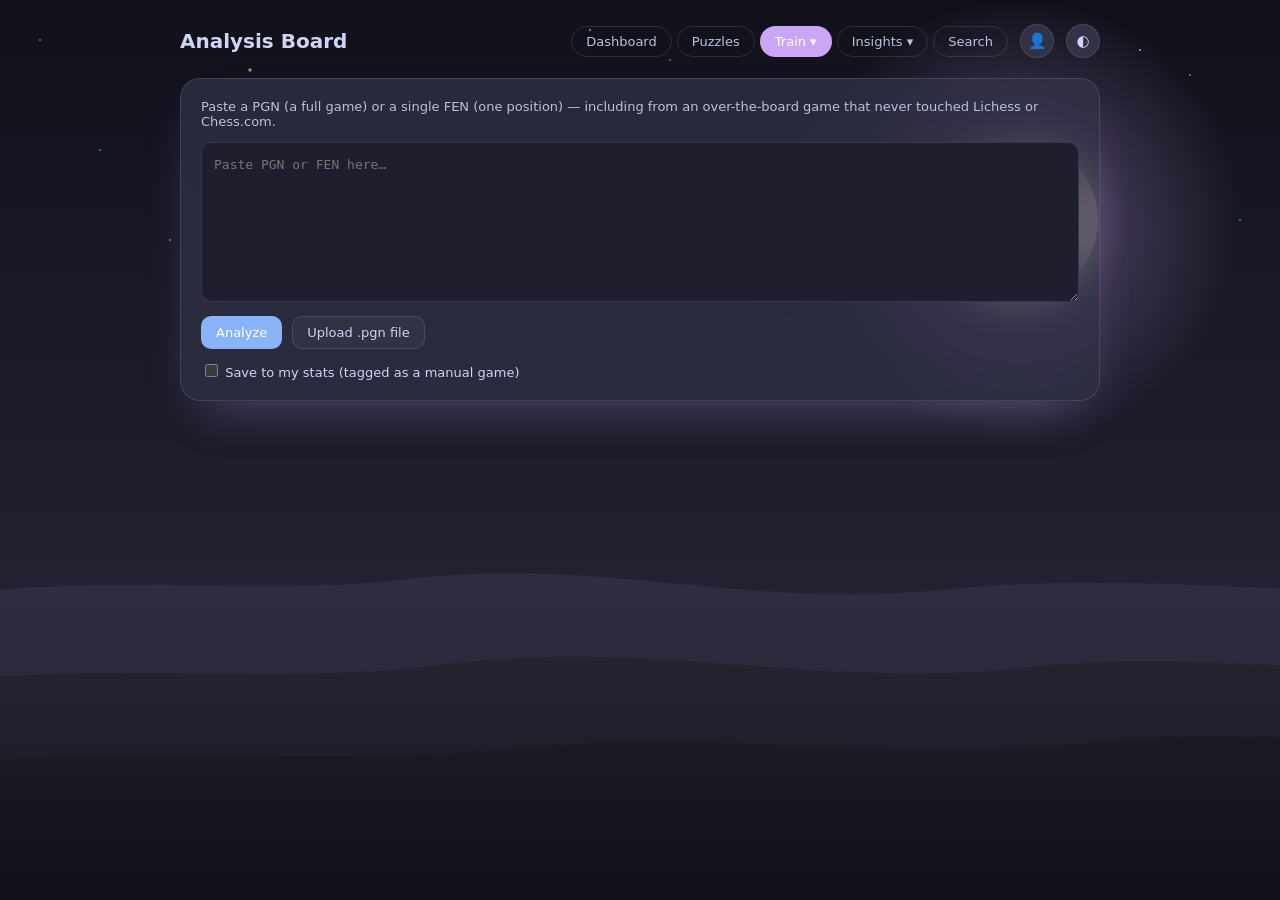
==== app/static/analyze.html @ a5e68fcd "Fix sub-pixel clipping on the bottom board row across all pages border-radius + overflow:hidden appl" ====
<!doctype html>
<html lang="en">
<head>
<meta charset="utf-8">
<meta name="viewport" content="width=device-width, initial-scale=1">
<title>Chesswise — Analysis Board</title>
<link rel="icon" href="data:image/svg+xml,<svg xmlns=%22http://www.w3.org/2000/svg%22 viewBox=%220 0 100 100%22><text y=%22.9em%22 font-size=%2290%22>♟️</text></svg>">
<style>
  /* Dark (Catppuccin Mocha) is the default regardless of OS
     preference — Mokka's look is a deliberate, chosen theme, not
     something that should silently flip to light just because the
     system prefers it. "System" in the theme-toggle cycle below
     therefore renders identically to "dark"; :root[data-theme="light"]
     is the only way to opt into the light (Latte) palette. */
  :root {
    color-scheme: dark;
    --surface-1: #313244;
    --surface-1-glass: rgba(49,50,68,0.72);
    --page-plane: #1e1e2e;
    --text-primary: #cdd6f4;
    --text-secondary: #bac2de;
    --text-muted: #9399b2;
    --gridline: #45475a;
    --baseline: #585b70;
    --border: rgba(205,214,244,0.14);
    --series-1: #89b4fa; /* blue — bar chart, lichess badge */
    --series-2: #fab387; /* peach — chesscom badge */
    --status-critical: #f38ba8; /* blunder */
    --status-critical-text: #2a0011;
    --status-serious: #eba0ac; /* mistake */
    --status-warning: #f9e2af; /* inaccuracy */
    --status-good: #a6e3a1;
    --accent: #cba6f7; /* mauve — primary accent */
    --accent-soft: rgba(203,166,247,0.18);
    --accent-glow: rgba(203,166,247,0.38);
    --board-light: #7f849c;
    --board-dark: #313244;
    --board-selected: rgba(203,166,247,0.45);
    --board-dot: rgba(205,214,244,0.5);
    --tier-brilliant: #89dceb;
    --tier-great: #74c7ec;
    --tier-excellent: #94e2d5;
    --tier-book: #7f849c;
    --tier-miss: #fab387;
    --bg-art: url("[data-uri]");
  }
  :root[data-theme="light"] {
    color-scheme: light;
    --surface-1: #ffffff;
    --surface-1-glass: rgba(255,255,255,0.72);
    --page-plane: #eff1f5;
    --text-primary: #4c4f69;
    --text-secondary: #6c6f85;
    --text-muted: #8c8fa1;
    --gridline: #ccd0da;
    --baseline: #bcc0cc;
    --border: rgba(76,79,105,0.14);
    --series-1: #1e66f5;
    --series-2: #fe640b;
    --status-critical: #d20f39;
    --status-critical-text: #ffffff;
    --status-serious: #e64553;
    --status-warning: #df8e1d;
    --status-good: #40a02b;
    --accent: #8839ef;
    --accent-soft: rgba(136,57,239,0.14);
    --accent-glow: rgba(136,57,239,0.30);
    --board-light: #eff1f5;
    --board-dark: #acb0be;
    --board-selected: rgba(136,57,239,0.32);
    --board-dot: rgba(76,79,105,0.4);
    --tier-brilliant: #04a5e5;
    --tier-great: #209fb5;
    --tier-excellent: #179299;
    --tier-book: #8c8fa1;
    --tier-miss: #fe640b;
    --bg-art: url("[data-uri]");
  }

  * { box-sizing: border-box; }
  html, body { overflow-x: hidden; }
  .hidden { display: none !important; }
  body {
    margin: 0;
    min-height: 100vh;
    background-image: var(--bg-art);
    background-size: cover;
    background-position: bottom center;
    background-repeat: no-repeat;
    background-attachment: fixed;
    background-color: var(--page-plane);
    color: var(--text-primary);
    font-family: system-ui, -apple-system, "Segoe UI", sans-serif;
    padding: 24px 16px 64px;
  }
  .page { max-width: 920px; margin: 0 auto; display: flex; flex-direction: column; gap: 20px; min-width: 0; }
  header.top { display: flex; align-items: center; justify-content: space-between; flex-wrap: wrap; gap: 12px; }
  h1 { font-size: 20px; margin: 0; }
  nav.top-nav a {
    color: var(--text-secondary);
    text-decoration: none;
    font-size: 13px;
    padding: 7px 14px;
    border: 1px solid var(--border);
    border-radius: 999px;
    transition: background .15s, color .15s, border-color .15s;
  }
  nav.top-nav a:hover { background: var(--accent-soft); color: var(--text-primary); border-color: transparent; }
  nav.top-nav a.active { background: var(--accent); color: #fff; border-color: transparent; }
  .nav-dropdown { position: relative; display: inline-block; }
  .nav-dropdown-toggle {
    font: inherit; font-size: 13px; padding: 7px 14px; border: 1px solid var(--border);
    border-radius: 999px; background: none; color: var(--text-secondary); cursor: pointer;
    transition: background .15s, color .15s, border-color .15s;
  }
  .nav-dropdown-toggle:hover { background: var(--accent-soft); color: var(--text-primary); border-color: transparent; }
  .nav-dropdown-toggle.active-section { background: var(--accent); color: #fff; border-color: transparent; }
  .nav-dropdown-menu {
    display: none; position: absolute; top: calc(100% + 6px); left: 0; z-index: 30;
    background: var(--surface-1); border: 1px solid var(--border); border-radius: 12px;
    padding: 6px; min-width: 150px; box-shadow: 0 12px 32px rgba(17,17,26,0.25);
  }
  .nav-dropdown.open .nav-dropdown-menu { display: block; }
  .nav-dropdown-menu a {
    display: block; padding: 8px 12px; border-radius: 8px; font-size: 13px;
    color: var(--text-secondary); text-decoration: none; white-space: nowrap;
  }
  .nav-dropdown-menu a:hover { background: var(--accent-soft); color: var(--text-primary); }
  .nav-dropdown-menu a.active { background: var(--accent); color: #fff; }
  .icon-btn {
    font: inherit; font-size: 15px; width: 34px; height: 34px; border-radius: 999px;
    border: 1px solid var(--border); background: var(--surface-1); color: var(--text-primary); cursor: pointer;
  }
  .icon-btn:hover:not(:disabled) { background: var(--accent-soft); border-color: transparent; }
  .card {
    background: var(--surface-1-glass);
    -webkit-backdrop-filter: blur(20px) saturate(150%);
    backdrop-filter: blur(20px) saturate(150%);
    border: 1px solid var(--border);
    border-radius: 20px;
    padding: 20px;
    min-width: 0;
    box-shadow: 0 1px 2px rgba(17, 17, 26, 0.06), 0 24px 48px -24px var(--accent-glow);
  }

  textarea#pgn-input {
    width: 100%; min-height: 160px; font: 13px/1.5 ui-monospace, monospace; padding: 12px;
    border-radius: 10px; border: 1px solid var(--border); background: var(--page-plane); color: var(--text-primary); resize: vertical;
  }
  .input-row { display: flex; gap: 10px; align-items: center; flex-wrap: wrap; margin-top: 10px; }
  .input-row button, .input-row label.file-btn {
    font: inherit; font-size: 13px; padding: 8px 14px; border-radius: 10px; border: 1px solid var(--border);
    background: var(--surface-1); color: var(--text-primary); cursor: pointer;
  }
  #analyze-btn { background: var(--series-1); color: #fff; border-color: transparent; }
  .save-options { display: flex; gap: 14px; align-items: center; flex-wrap: wrap; margin-top: 12px; font-size: 13px; }
  .save-options select, .save-options input[type="text"] {
    font: inherit; font-size: 13px; padding: 6px 9px; border-radius: 6px; border: 1px solid var(--border);
    background: var(--page-plane); color: var(--text-primary);
  }
  .error-msg { color: var(--status-critical); font-size: 13px; margin-top: 10px; }

  .accuracy-row { display: flex; gap: 28px; margin: 4px 0 16px; }
  .accuracy-stat { display: flex; flex-direction: column; }
  .accuracy-value { font-size: 26px; font-weight: 700; }
  .accuracy-label { font-size: 12px; color: var(--text-secondary); }

  #chart-wrap { position: relative; }
  #eval-chart { width: 100%; height: 200px; display: block; }
  .chart-caption { font-size: 12px; color: var(--text-muted); margin-top: 6px; }

  .table-scroll { overflow-x: auto; width: 100%; max-width: 100%; }
  table.moves-table { width: 100%; min-width: 420px; border-collapse: collapse; font-size: 13px; }
  table.moves-table th {
    text-align: left; font-size: 11px; text-transform: uppercase; color: var(--text-muted);
    font-weight: 600; padding: 0 10px 8px; border-bottom: 1px solid var(--gridline);
  }
  table.moves-table td { padding: 6px 10px; border-bottom: 1px solid var(--gridline); font-variant-numeric: tabular-nums; }
  table.moves-table tr.move-row { cursor: pointer; }
  table.moves-table tr.move-row:hover, table.moves-table tr.move-row.highlighted { background: var(--page-plane); }
  .tier-pill { display: inline-block; font-size: 10px; font-weight: 600; padding: 2px 7px; border-radius: 100px; }
  .tier-pill.best { background: var(--status-good); color: #fff; }
  .tier-pill.excellent { background: var(--tier-excellent); color: #fff; }
  .tier-pill.good { background: var(--series-1); color: #fff; }
  .tier-pill.inaccuracy { background: var(--status-warning); color: #3a2a00; }
  .tier-pill.mistake { background: #ec835a; color: #3a1400; }
  .tier-pill.blunder { background: var(--status-critical); color: var(--status-critical-text); }

  /* Board + vertical eval bar + move list, Chess.com-analysis-style ------ */
  .review-layout { display: grid; grid-template-columns: minmax(0, 460px) 1fr; gap: 20px; align-items: start; }
  @media (max-width: 760px) { .review-layout { grid-template-columns: 1fr; } }
  .board-with-evalbar { display: flex; gap: 10px; align-items: stretch; }
  .eval-bar-wrap { display: flex; flex-direction: column; align-items: center; gap: 6px; width: 26px; flex-shrink: 0; }
  .eval-bar {
    width: 22px; flex: 1; border-radius: 6px; overflow: hidden; border: 1px solid var(--border);
    background: #2b2b33; display: flex; flex-direction: column; justify-content: flex-end;
  }
  .eval-bar-fill { background: #f2f2f2; width: 100%; transition: height .25s ease; }
  .eval-bar-value { font-size: 11px; font-weight: 700; color: var(--text-primary); font-variant-numeric: tabular-nums; white-space: nowrap; }
  /* Rounding + clipping live on this wrapper, not the grid itself — 402px
     (a typical rendered width minus the 1px border on each side) doesn't
     divide evenly by 8, so the grid's own track edges land on fractional
     pixels; clipping directly on the grid meant the browser's sub-pixel
     rounding could visibly shave a sliver off the last row. Separating
     the two lets the grid's tracks round however they need to while the
     frame's border-radius/overflow only has to clip a plain rectangle. */
  .board-frame {
    width: 100%; aspect-ratio: 1/1; border-radius: 10px; overflow: hidden; border: 1px solid var(--border);
  }
  #fen-board, #pgn-board {
    display: grid; grid-template-columns: repeat(8, 1fr); grid-template-rows: repeat(8, 1fr);
    width: 100%; height: 100%; user-select: none;
  }
  .square { position: relative; display: flex; align-items: center; justify-content: center; font-size: min(6vw, 40px); }
  .square.light { background: var(--board-light); }
  .square.dark { background: var(--board-dark); }
  .square.last-move { position: relative; }
  .square.last-move::after { content: ""; position: absolute; inset: 0; background: var(--board-selected); }
  .board-nav { display: flex; align-items: center; justify-content: center; gap: 6px; margin-top: 10px; }
  .board-nav button {
    font: inherit; font-size: 15px; padding: 6px 12px; border-radius: 8px; border: 1px solid var(--border);
    background: var(--page-plane); color: var(--text-primary); cursor: pointer;
  }
  .board-nav button:disabled { opacity: 0.4; cursor: default; }
  .board-move-label { text-align: center; font-size: 13px; color: var(--text-secondary); margin-top: 8px; min-height: 18px; }
  .board-move-label .tier-pill { margin-left: 6px; }
  .lines-list { font-size: 13px; color: var(--text-secondary); }
  .lines-list button.engine-line {
    display: block; width: 100%; text-align: left; font: inherit; font-size: 13px; padding: 7px 10px;
    margin-bottom: 4px; border-radius: 8px; border: 1px solid var(--border); background: var(--page-plane);
    color: var(--text-primary); cursor: pointer;
  }
  .lines-list button.engine-line:hover { background: var(--accent-soft); }
  .lines-list button.engine-line.previewing { background: var(--accent); color: #fff; border-color: transparent; }
  .lines-list .lines-caption { font-size: 12px; color: var(--text-muted); margin-bottom: 8px; }

  .loading-text { color: var(--text-secondary); font-size: 13px; }
  .spinner {
    display: inline-block; width: 14px; height: 14px; border: 2px solid var(--border);
    border-top-color: var(--accent); border-radius: 50%; animation: spin .7s linear infinite;
    vertical-align: -2px; margin-right: 6px;
  }
  @keyframes spin { to { transform: rotate(360deg); } }
</style>
</head>
<body>
<div class="page">
  <header class="top">
    <h1>Analysis Board</h1>
    <div style="display:flex; align-items:center; gap:12px; flex-wrap:wrap;">
      <nav class="top-nav">
        <a href="/">Dashboard</a>
        <a href="/puzzles">Puzzles</a>
        <div class="nav-dropdown">
          <button type="button" class="nav-dropdown-toggle active-section" aria-haspopup="true" aria-expanded="false">Train ▾</button>
          <div class="nav-dropdown-menu">
            <a href="/explorer">Explorer</a>
            <a href="/endgame">Endgame</a>
            <a href="/analyze" class="active">Analyze</a>
          </div>
        </div>
        <div class="nav-dropdown">
          <button type="button" class="nav-dropdown-toggle" aria-haspopup="true" aria-expanded="false">Insights ▾</button>
          <div class="nav-dropdown-menu">
            <a href="/insights">Insights</a>
            <a href="/clock">Clock</a>
            <a href="/progress">Progress</a>
          </div>
        </div>
        <a href="/search">Search</a>
      </nav>
      <a class="icon-btn" href="/profiles" title="Manage profiles" aria-label="Manage profiles" style="text-decoration:none; display:inline-flex; align-items:center; justify-content:center;">👤</a>
      <button class="icon-btn" id="theme-toggle" title="Toggle dark mode" aria-label="Toggle dark mode">◐</button>
    </div>
  </header>

  <section class="card">
    <p class="loading-text" style="margin-top:0;">Paste a PGN (a full game) or a single FEN (one position) — including from an over-the-board game that never touched Lichess or Chess.com.</p>
    <textarea id="pgn-input" placeholder="Paste PGN or FEN here…"></textarea>
    <div class="input-row">
      <button id="analyze-btn">Analyze</button>
      <label class="file-btn">Upload .pgn file<input type="file" id="file-input" accept=".pgn,.txt" class="hidden"></label>
      <span id="analyze-loading" class="loading-text hidden"><span class="spinner"></span>Analyzing…</span>
    </div>
    <div class="save-options" id="save-options">
      <label><input type="checkbox" id="save-checkbox"> Save to my stats (tagged as a manual game)</label>
      <select id="save-color" class="hidden">
        <option value="white">I played White</option>
        <option value="black">I played Black</option>
      </select>
      <input type="text" id="save-opponent" class="hidden" placeholder="Opponent name (optional)">
    </div>
    <div class="error-msg hidden" id="error-msg"></div>
  </section>

  <section class="card hidden" id="fen-result-card">
    <h2 style="font-size:15px; margin:0 0 14px;">Position</h2>
    <div class="review-layout">
      <div>
        <div class="board-with-evalbar">
          <div class="eval-bar-wrap">
            <div class="eval-bar"><div class="eval-bar-fill" id="fen-eval-fill"></div></div>
            <span class="eval-bar-value" id="fen-eval-value"></span>
          </div>
          <div class="board-frame"><div id="fen-board"></div></div>
        </div>
      </div>
      <div class="lines-list">
        <p class="lines-caption">Top engine lines — click one to preview the position after that move.</p>
        <div id="fen-lines"></div>
      </div>
    </div>
  </section>

  <section class="card hidden" id="pgn-result-card">
    <div class="review-layout">
      <div>
        <div class="board-with-evalbar">
          <div class="eval-bar-wrap">
            <div class="eval-bar"><div class="eval-bar-fill" id="pgn-eval-fill"></div></div>
            <span class="eval-bar-value" id="pgn-eval-value"></span>
          </div>
          <div class="board-frame"><div id="pgn-board"></div></div>
        </div>
        <div class="board-nav">
          <button id="board-first" title="First move (Home)" aria-label="First move">⏮</button>
          <button id="board-prev" title="Previous move (←)" aria-label="Previous move">◀</button>
          <button id="board-next" title="Next move (→)" aria-label="Next move">▶</button>
          <button id="board-last" title="Last move (End)" aria-label="Last move">⏭</button>
        </div>
        <p class="board-move-label" id="board-move-label"></p>
      </div>
      <div>
        <div class="accuracy-row" id="accuracy-row"></div>
        <div class="table-scroll">
          <table class="moves-table">
            <thead><tr><th>#</th><th>Color</th><th>Move</th><th>Eval</th><th>Tier</th></tr></thead>
            <tbody id="moves-body"></tbody>
          </table>
        </div>
      </div>
    </div>
    <div id="chart-wrap" style="margin-top:16px;">
      <svg id="eval-chart" viewBox="0 0 800 200" preserveAspectRatio="none"></svg>
    </div>
    <p class="chart-caption">Blue = White ahead, red = Black ahead. Not saved — this analysis exists only in your browser right now.</p>
  </section>
</div>

<script>
  const PIECE_UNICODE = { K:"♔",Q:"♕",R:"♖",B:"♗",N:"♘",P:"♙", k:"♚",q:"♛",r:"♜",b:"♝",n:"♞",p:"♟" };
  const CAP = 1000;

  document.getElementById("file-input").addEventListener("change", async (e) => {
    const file = e.target.files[0];
    if (!file) return;
    document.getElementById("pgn-input").value = await file.text();
  });

  document.getElementById("save-checkbox").addEventListener("change", (e) => {
    document.getElementById("save-color").classList.toggle("hidden", !e.target.checked);
    document.getElementById("save-opponent").classList.toggle("hidden", !e.target.checked);
  });

  function looksLikeFen(text) {
    text = text.trim();
    if (text.includes("\n\n") || text.includes("[")) return false;
    const fields = text.split(/\s+/);
    return fields.length === 6 && fields[0].includes("/");
  }

  document.getElementById("analyze-btn").addEventListener("click", async () => {
    const text = document.getElementById("pgn-input").value.trim();
    const errorEl = document.getElementById("error-msg");
    errorEl.classList.add("hidden");
    document.getElementById("fen-result-card").classList.add("hidden");
    document.getElementById("pgn-result-card").classList.add("hidden");
    if (!text) return;

    document.getElementById("analyze-loading").classList.remove("hidden");
    document.getElementById("analyze-btn").disabled = true;

    try {
      if (looksLikeFen(text)) {
        await analyzeFen(text);
      } else {
        await analyzePgn(text);
      }
    } finally {
      document.getElementById("analyze-loading").classList.add("hidden");
      document.getElementById("analyze-btn").disabled = false;
    }
  });

  // --- FEN: single position + clickable engine-line preview ---------------

  let fenBaseData = null;   // { fen, top_lines } from the server
  let fenPreviewIdx = null; // index into top_lines currently previewed, or null

  async function analyzeFen(fen) {
    const res = await fetch("/api/analyze/fen", {
      method: "POST", headers: { "Content-Type": "application/json" }, body: JSON.stringify({ fen }),
    });
    const data = await res.json();
    if (!res.ok) { showError(data.detail); return; }

    document.getElementById("fen-result-card").classList.remove("hidden");
    fenBaseData = data;
    fenPreviewIdx = null;
    showFenPosition();
    renderFenLines();
  }

  function showFenPosition() {
    const previewing = fenPreviewIdx != null;
    const line = previewing ? fenBaseData.top_lines[fenPreviewIdx] : null;
    const fen = previewing ? line.fen_after : fenBaseData.fen;
    const bestLine = fenBaseData.top_lines[0];
    const rawCp = previewing ? line.eval_cp : (bestLine ? bestLine.eval_cp : 0);
    const rawMate = previewing ? line.mate_in : (bestLine ? bestLine.mate_in : null);

    // top_lines' eval_cp/mate_in are relative to whoever was about to move
    // in the BASE position (manual_analysis.analyze_fen's own convention) —
    // flip to White's-perspective so the eval bar means the same thing
    // regardless of whose move it is, matching the PGN board's bar.
    const baseSideToMove = fenBaseData.fen.split(" ")[1] === "w" ? "white" : "black";
    const sign = baseSideToMove === "white" ? 1 : -1;
    const evalCp = rawCp * sign;
    const mateIn = rawMate != null ? rawMate * sign : null;

    renderBoard("fen-board", fen, previewing ? diffSquares(fenBaseData.fen, fen) : [], baseSideToMove);
    updateEvalBar("fen-eval-fill", "fen-eval-value", evalCp, mateIn);
  }

  function renderFenLines() {
    const lines = document.getElementById("fen-lines");
    lines.innerHTML = "";
    fenBaseData.top_lines.forEach((l, i) => {
      const evalText = l.mate_in != null ? `mate in ${Math.abs(l.mate_in)}` : `${l.eval_cp > 0 ? "+" : ""}${(l.eval_cp/100).toFixed(2)}`;
      const btn = document.createElement("button");
      btn.type = "button";
      btn.className = "engine-line" + (fenPreviewIdx === i ? " previewing" : "");
      btn.textContent = `${i + 1}. ${l.move_san} (${evalText})`;
      btn.addEventListener("click", () => {
        fenPreviewIdx = fenPreviewIdx === i ? null : i; // click again to go back to the base position
        showFenPosition();
        renderFenLines();
      });
      lines.appendChild(btn);
    });
  }

  // --- PGN: full move-by-move interactive board ----------------------------

  let currentMoves = [];
  let currentStartFen = null;
  let currentPly = 0;

  async function analyzePgn(pgn) {
    const save = document.getElementById("save-checkbox").checked;
    const body = { pgn, save };
    if (save) {
      body.player_color = document.getElementById("save-color").value;
      const opponent = document.getElementById("save-opponent").value.trim();
      if (opponent) body.opponent = opponent;
    }

    const res = await fetch("/api/analyze/pgn", {
      method: "POST", headers: { "Content-Type": "application/json" }, body: JSON.stringify(body),
    });
    const data = await res.json();
    if (!res.ok) { showError(data.detail); return; }

    if (data.saved) {
      window.location.href = `/game?id=${data.game_id}`;
      return;
    }

    document.getElementById("pgn-result-card").classList.remove("hidden");
    currentMoves = data.moves;
    currentStartFen = data.start_fen;
    renderAccuracy(data.accuracy_white, data.accuracy_black);
    renderChart(data.moves);
    renderMoveList(data.moves);
    goToPly(currentMoves.length); // open on the final position
  }

  function fenForPly(ply) {
    if (ply <= 0) return currentStartFen;
    const move = currentMoves[ply - 1];
    return move ? move.fen_after : null;
  }

  function goToPly(ply) {
    currentPly = Math.max(0, Math.min(ply, currentMoves.length));
    const fen = fenForPly(currentPly);
    renderBoard("pgn-board", fen, diffSquares(fenForPly(currentPly - 1), fen));

    if (currentPly <= 0) {
      updateEvalBar("pgn-eval-fill", "pgn-eval-value", 0, null);
      document.getElementById("board-move-label").textContent = "Starting position";
    } else {
      const m = currentMoves[currentPly - 1];
      updateEvalBar("pgn-eval-fill", "pgn-eval-value", m.eval_cp, null);
      const tierLabel = m.classification || m.tier;
      const tierPill = tierLabel ? `<span class="tier-pill ${tierLabel}">${tierLabel}</span>` : "";
      document.getElementById("board-move-label").innerHTML =
        `${m.move_number}. ${m.color_moved === "white" ? "" : "…"}${escapeHtml(m.move_san)} (${formatEval(m.eval_cp)})${tierPill}`;
    }

    document.getElementById("board-first").disabled = currentPly <= 0;
    document.getElementById("board-prev").disabled = currentPly <= 0;
    document.getElementById("board-next").disabled = currentPly >= currentMoves.length;
    document.getElementById("board-last").disabled = currentPly >= currentMoves.length;

    document.querySelectorAll(".move-row").forEach(r => r.classList.remove("highlighted"));
    if (currentPly > 0) {
      const row = document.querySelector(`.move-row[data-ply="${currentPly}"]`);
      if (row) { row.classList.add("highlighted"); row.scrollIntoView({ behavior: "smooth", block: "nearest" }); }
    }
  }

  function setUpBoardNav() {
    document.getElementById("board-first").addEventListener("click", () => goToPly(0));
    document.getElementById("board-prev").addEventListener("click", () => goToPly(currentPly - 1));
    document.getElementById("board-next").addEventListener("click", () => goToPly(currentPly + 1));
    document.getElementById("board-last").addEventListener("click", () => goToPly(currentMoves.length));

    document.addEventListener("keydown", (e) => {
      const tag = document.activeElement && document.activeElement.tagName;
      if (tag === "INPUT" || tag === "TEXTAREA" || tag === "SELECT") return;
      if (!currentMoves.length) return;
      if (e.key === "ArrowLeft") { e.preventDefault(); goToPly(currentPly - 1); }
      else if (e.key === "ArrowRight") { e.preventDefault(); goToPly(currentPly + 1); }
      else if (e.key === "Home") { e.preventDefault(); goToPly(0); }
      else if (e.key === "End") { e.preventDefault(); goToPly(currentMoves.length); }
    });
  }

  function showError(msg) {
    const el = document.getElementById("error-msg");
    el.textContent = msg || "Something went wrong analyzing this.";
    el.classList.remove("hidden");
  }

  function renderAccuracy(white, black) {
    const row = document.getElementById("accuracy-row");
    row.innerHTML = `
      <div class="accuracy-stat"><span class="accuracy-value">${white != null ? white + "%" : "–"}</span><span class="accuracy-label">White accuracy</span></div>
      <div class="accuracy-stat"><span class="accuracy-value">${black != null ? black + "%" : "–"}</span><span class="accuracy-label">Black accuracy</span></div>
    `;
  }

  function renderChart(moves) {
    const svg = document.getElementById("eval-chart");
    svg.innerHTML = "";
    if (!moves.length) return;
    const width = 800, height = 200, padTop = 10, zeroY = height / 2;
    const maxPly = Math.max(...moves.map(m => m.ply), 1);
    const xScale = ply => (ply / maxPly) * width;
    const yScale = cp => { const c = Math.max(-CAP, Math.min(CAP, cp)); return zeroY - (c / CAP) * (zeroY - padTop); };

    const ns = "http://www.w3.org/2000/svg";
    const makeEl = (tag, attrs) => { const el = document.createElementNS(ns, tag); for (const [k,v] of Object.entries(attrs)) el.setAttribute(k, v); return el; };

    svg.appendChild(makeEl("rect", { x:0, y:0, width, height: zeroY, fill: "var(--series-1)", opacity: 0.08 }));
    svg.appendChild(makeEl("rect", { x:0, y:zeroY, width, height: height-zeroY, fill: "var(--status-critical)", opacity: 0.08 }));
    svg.appendChild(makeEl("line", { x1:0, y1:zeroY, x2:width, y2:zeroY, stroke: "var(--baseline)", "stroke-width":1 }));

    const points = [[0, zeroY], ...moves.map(m => [xScale(m.ply), yScale(m.eval_cp)])];
    svg.appendChild(makeEl("polyline", {
      points: points.map(p => p.join(",")).join(" "), fill: "none", stroke: "var(--text-primary)",
      "stroke-width": 2, "stroke-linejoin": "round", "stroke-linecap": "round",
    }));
  }

  function renderMoveList(moves) {
    const body = document.getElementById("moves-body");
    body.innerHTML = moves.map(m => `
      <tr class="move-row" data-ply="${m.ply}">
        <td>${m.move_number}</td>
        <td>${m.color_moved}</td>
        <td>${escapeHtml(m.move_san)}</td>
        <td>${formatEval(m.eval_cp)}</td>
        <td><span class="tier-pill ${m.tier}">${m.tier}</span></td>
      </tr>
    `).join("");
    body.querySelectorAll(".move-row").forEach(row => {
      row.addEventListener("click", () => goToPly(parseInt(row.dataset.ply, 10)));
    });
  }

  function formatEval(cp) {
    if (Math.abs(cp) >= 9000) return (cp > 0 ? "+" : "-") + "M";
    const pawns = (cp / 100).toFixed(2);
    return cp > 0 ? `+${pawns}` : pawns;
  }

  function fenToPieceMap(fen) {
    const rows = fen.split(" ")[0].split("/");
    const map = {};
    rows.forEach((row, r) => {
      const rank = 8 - r;
      let file = 0;
      for (const ch of row) {
        if (/\d/.test(ch)) { file += parseInt(ch, 10); }
        else { map[String.fromCharCode(97 + file) + rank] = ch; file += 1; }
      }
    });
    return map;
  }
  function isLightSquare(square) {
    const file = square.charCodeAt(0) - 97;
    const rank = parseInt(square[1], 10);
    return (file + rank) % 2 !== 0;
  }

  function renderBoard(targetId, fen, lastMoveSquares, orientation) {
    const board = document.getElementById(targetId);
    board.innerHTML = "";
    if (!fen) return;
    const pieceMap = fenToPieceMap(fen);
    const lastMoveSet = new Set(lastMoveSquares || []);
    const files = "abcdefgh".split(""), ranks = [8,7,6,5,4,3,2,1];
    if (orientation === "black") { files.reverse(); ranks.reverse(); }
    for (const rank of ranks) {
      for (const file of files) {
        const square = `${file}${rank}`;
        const el = document.createElement("div");
        el.className = `square ${isLightSquare(square) ? "light" : "dark"}${lastMoveSet.has(square) ? " last-move" : ""}`;
        const piece = pieceMap[square];
        if (piece) el.textContent = PIECE_UNICODE[piece];
        board.appendChild(el);
      }
    }
  }

  function diffSquares(fenBefore, fenAfter) {
    if (!fenBefore || !fenAfter) return [];
    const before = fenToPieceMap(fenBefore);
    const after = fenToPieceMap(fenAfter);
    const squares = new Set([...Object.keys(before), ...Object.keys(after)]);
    const changed = [];
    for (const sq of squares) if (before[sq] !== after[sq]) changed.push(sq);
    return changed;
  }

  // Vertical eval bar, Chess.com-analysis style: white fill grows from the
  // bottom as White's advantage increases. Always White-positive — for the
  // PGN board that's already analysis.py's own convention; for the FEN
  // board (whose top_lines are relative to whoever's about to move, per
  // manual_analysis.analyze_fen's docstring) the caller flips the sign
  // first so both bars mean the same thing.
  function updateEvalBar(fillId, valueId, cp, mateIn) {
    const fill = document.getElementById(fillId);
    const value = document.getElementById(valueId);
    let pct, label;
    if (mateIn != null) {
      pct = mateIn > 0 ? 100 : 0;
      label = `${mateIn > 0 ? "" : "-"}M${Math.abs(mateIn)}`;
    } else {
      pct = Math.max(0, Math.min(100, ((cp + CAP) / (2 * CAP)) * 100));
      label = formatEval(cp);
    }
    fill.style.height = `${pct}%`;
    value.textContent = label;
  }

  function escapeHtml(s) {
    const div = document.createElement("div");
    div.textContent = s ?? "";
    return div.innerHTML;
  }

  function applyTheme(theme) {
    if (theme === "system") document.documentElement.removeAttribute("data-theme");
    else document.documentElement.setAttribute("data-theme", theme);
  }
  applyTheme(localStorage.getItem("theme") || "system");
  document.getElementById("theme-toggle").addEventListener("click", () => {
    const current = localStorage.getItem("theme") || "system";
    const next = current === "system" ? "light" : current === "light" ? "dark" : "system";
    localStorage.setItem("theme", next);
    applyTheme(next);
  });

  // Nav dropdowns (Train / Insights groups) — one open at a time, closes
  // on an outside click or Escape. Duplicated identically across every
  // page (no shared JS include in this app), same as the theme toggle above.
  document.querySelectorAll(".nav-dropdown-toggle").forEach(btn => {
    btn.addEventListener("click", (e) => {
      e.stopPropagation();
      const dropdown = btn.closest(".nav-dropdown");
      const wasOpen = dropdown.classList.contains("open");
      document.querySelectorAll(".nav-dropdown.open").forEach(d => {
        d.classList.remove("open");
        d.querySelector(".nav-dropdown-toggle").setAttribute("aria-expanded", "false");
      });
      if (!wasOpen) {
        dropdown.classList.add("open");
        btn.setAttribute("aria-expanded", "true");
      }
    });
  });
  document.addEventListener("click", () => {
    document.querySelectorAll(".nav-dropdown.open").forEach(d => {
      d.classList.remove("open");
      d.querySelector(".nav-dropdown-toggle").setAttribute("aria-expanded", "false");
    });
  });
  document.addEventListener("keydown", (e) => {
    if (e.key === "Escape") {
      document.querySelectorAll(".nav-dropdown.open").forEach(d => {
        d.classList.remove("open");
        d.querySelector(".nav-dropdown-toggle").setAttribute("aria-expanded", "false");
      });
    }
  });

  setUpBoardNav();
</script>
</body>
</html>
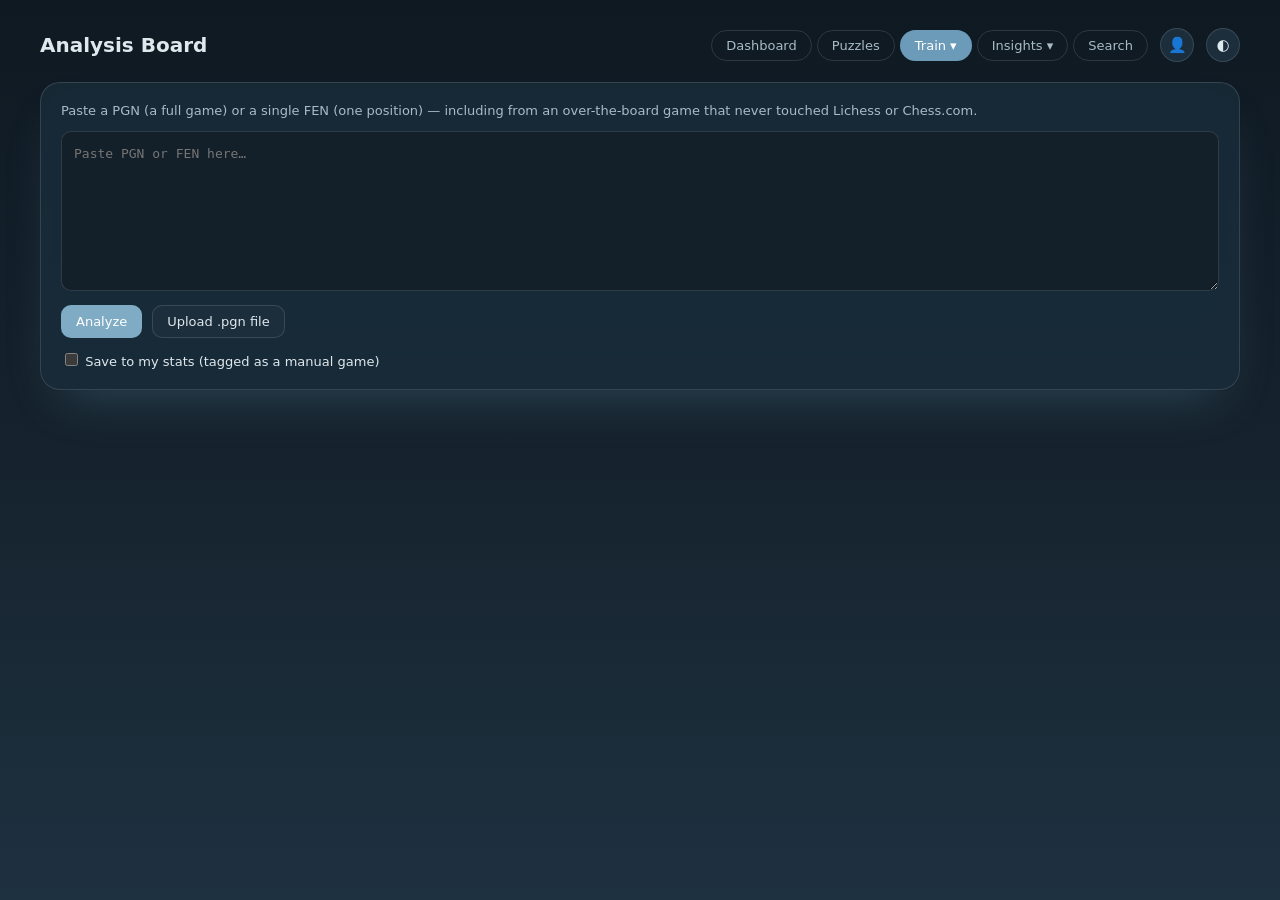
==== commit 696634b5: "Redesign Analyze board: real pieces, wide layout, interactive Stockfish analysis First checkpoint of" ====
--- a/app/static/analyze.html
+++ b/app/static/analyze.html
@@ -6,75 +6,80 @@
 <title>Chesswise — Analysis Board</title>
 <link rel="icon" href="data:image/svg+xml,<svg xmlns=%22http://www.w3.org/2000/svg%22 viewBox=%220 0 100 100%22><text y=%22.9em%22 font-size=%2290%22>♟️</text></svg>">
 <style>
-  /* Dark (Catppuccin Mocha) is the default regardless of OS
-     preference — Mokka's look is a deliberate, chosen theme, not
-     something that should silently flip to light just because the
-     system prefers it. "System" in the theme-toggle cycle below
-     therefore renders identically to "dark"; :root[data-theme="light"]
-     is the only way to opt into the light (Latte) palette. */
+  /* Icy-blue theme. Dark ("Arctic Night") is the default regardless of OS
+     preference, same reasoning as before: it's a deliberate, chosen look,
+     not something that should silently flip just because the system
+     prefers light. :root[data-theme="light"] ("Icy Day") is the only way
+     to opt into the light palette. Board square colors are defined once,
+     below, outside both theme blocks — a chess board's own colors don't
+     change with the site's dark/light toggle any more than a physical
+     board would. */
   :root {
     color-scheme: dark;
-    --surface-1: #313244;
-    --surface-1-glass: rgba(49,50,68,0.72);
-    --page-plane: #1e1e2e;
-    --text-primary: #cdd6f4;
-    --text-secondary: #bac2de;
-    --text-muted: #9399b2;
-    --gridline: #45475a;
-    --baseline: #585b70;
-    --border: rgba(205,214,244,0.14);
-    --series-1: #89b4fa; /* blue — bar chart, lichess badge */
-    --series-2: #fab387; /* peach — chesscom badge */
-    --status-critical: #f38ba8; /* blunder */
+    --surface-1: #1c2e3c;
+    --surface-1-glass: rgba(28,46,60,0.72);
+    --page-plane: #131f29;
+    --text-primary: #dfe8ed;
+    --text-secondary: #a8bcc7;
+    --text-muted: #748994;
+    --gridline: #2c4356;
+    --baseline: #3c5b70;
+    --border: rgba(223,232,237,0.14);
+    --series-1: #7fabc4; /* muted sky blue — bar chart, lichess badge */
+    --series-2: #d3a077; /* muted clay — chesscom badge, deliberate warm counterpoint */
+    --status-critical: #e2707f; /* blunder */
     --status-critical-text: #2a0011;
-    --status-serious: #eba0ac; /* mistake */
-    --status-warning: #f9e2af; /* inaccuracy */
-    --status-good: #a6e3a1;
-    --accent: #cba6f7; /* mauve — primary accent */
-    --accent-soft: rgba(203,166,247,0.18);
-    --accent-glow: rgba(203,166,247,0.38);
-    --board-light: #7f849c;
-    --board-dark: #313244;
-    --board-selected: rgba(203,166,247,0.45);
-    --board-dot: rgba(205,214,244,0.5);
-    --tier-brilliant: #89dceb;
-    --tier-great: #74c7ec;
-    --tier-excellent: #94e2d5;
-    --tier-book: #7f849c;
-    --tier-miss: #fab387;
-    --bg-art: url("[data-uri]");
+    --status-serious: #e58f95;
+    --status-warning: #e6bf78;
+    --status-good: #7fbd96;
+    --accent: #6b9bb8; /* muted steel-sky accent */
+    --accent-soft: rgba(107,155,184,0.18);
+    --accent-glow: rgba(107,155,184,0.35);
+    --board-selected: rgba(230,191,120,0.35);
+    --board-dot: rgba(230,191,120,0.55);
+    --tier-brilliant: #7fabc4;
+    --tier-great: #6b9bb8;
+    --tier-excellent: #7fc4b3;
+    --tier-book: #74899d;
+    --tier-miss: #d3a077;
+    --bg-art: linear-gradient(180deg, #0f1922 0%, #16242f 55%, #1e3140 100%);
   }
   :root[data-theme="light"] {
     color-scheme: light;
     --surface-1: #ffffff;
-    --surface-1-glass: rgba(255,255,255,0.72);
-    --page-plane: #eff1f5;
-    --text-primary: #4c4f69;
-    --text-secondary: #6c6f85;
-    --text-muted: #8c8fa1;
-    --gridline: #ccd0da;
-    --baseline: #bcc0cc;
-    --border: rgba(76,79,105,0.14);
-    --series-1: #1e66f5;
-    --series-2: #fe640b;
-    --status-critical: #d20f39;
+    --surface-1-glass: rgba(255,255,255,0.75);
+    --page-plane: #eef2f5;
+    --text-primary: #2b3c46;
+    --text-secondary: #57707d;
+    --text-muted: #869aa5;
+    --gridline: #d7e2e8;
+    --baseline: #b3c5cf;
+    --border: rgba(43,60,70,0.14);
+    --series-1: #5a8aa6;
+    --series-2: #cd8552;
+    --status-critical: #c94d5f;
     --status-critical-text: #ffffff;
-    --status-serious: #e64553;
-    --status-warning: #df8e1d;
-    --status-good: #40a02b;
-    --accent: #8839ef;
-    --accent-soft: rgba(136,57,239,0.14);
-    --accent-glow: rgba(136,57,239,0.30);
-    --board-light: #eff1f5;
-    --board-dark: #acb0be;
-    --board-selected: rgba(136,57,239,0.32);
-    --board-dot: rgba(76,79,105,0.4);
-    --tier-brilliant: #04a5e5;
-    --tier-great: #209fb5;
-    --tier-excellent: #179299;
-    --tier-book: #8c8fa1;
-    --tier-miss: #fe640b;
-    --bg-art: url("[data-uri]");
+    --status-serious: #d4737f;
+    --status-warning: #c68c33;
+    --status-good: #4a9268;
+    --accent: #4d84a3;
+    --accent-soft: rgba(77,132,163,0.14);
+    --accent-glow: rgba(77,132,163,0.28);
+    --board-selected: rgba(198,140,51,0.32);
+    --board-dot: rgba(43,60,70,0.45);
+    --tier-brilliant: #3f7f9e;
+    --tier-great: #4d84a3;
+    --tier-excellent: #3f9384;
+    --tier-book: #869aa5;
+    --tier-miss: #cd8552;
+    --bg-art: linear-gradient(180deg, #eef2f5 0%, #e3ebef 55%, #d7e2e8 100%);
+  }
+  /* Board square colors — same in both themes; see comment above. A
+     quieter, more desaturated "overcast sky" blue rather than a bright,
+     saturated web-app blue. */
+  :root {
+    --board-light: #e2ebf0;
+    --board-dark: #7fa3bd;
   }
 
   * { box-sizing: border-box; }
@@ -91,9 +96,13 @@
     background-color: var(--page-plane);
     color: var(--text-primary);
     font-family: system-ui, -apple-system, "Segoe UI", sans-serif;
-    padding: 24px 16px 64px;
-  }
-  .page { max-width: 920px; margin: 0 auto; display: flex; flex-direction: column; gap: 20px; min-width: 0; }
+    padding: 28px 40px 64px;
+  }
+  /* Built for a wide desktop window — this was previously capped at
+     920px (a mobile/tablet-oriented width) even on a large monitor,
+     leaving most of the screen empty. 1440px comfortably fits a
+     Chess.com-sized board plus a full-width side panel. */
+  .page { max-width: 1440px; margin: 0 auto; display: flex; flex-direction: column; gap: 20px; min-width: 0; }
   header.top { display: flex; align-items: center; justify-content: space-between; flex-wrap: wrap; gap: 12px; }
   h1 { font-size: 20px; margin: 0; }
   nav.top-nav a {
@@ -186,14 +195,16 @@
   .tier-pill.mistake { background: #ec835a; color: #3a1400; }
   .tier-pill.blunder { background: var(--status-critical); color: var(--status-critical-text); }
 
-  /* Board + vertical eval bar + move list, Chess.com-analysis-style ------ */
-  .review-layout { display: grid; grid-template-columns: minmax(0, 460px) 1fr; gap: 20px; align-items: start; }
-  @media (max-width: 760px) { .review-layout { grid-template-columns: 1fr; } }
-  .board-with-evalbar { display: flex; gap: 10px; align-items: stretch; }
-  .eval-bar-wrap { display: flex; flex-direction: column; align-items: center; gap: 6px; width: 26px; flex-shrink: 0; }
+  /* Board + vertical eval bar + move list, Chess.com-analysis-style ------
+     Board column widened from a 460px cap to 680px (Chess.com-sized on a
+     real desktop monitor) now that .page itself has room for it. */
+  .review-layout { display: grid; grid-template-columns: minmax(0, 680px) 1fr; gap: 24px; align-items: start; }
+  @media (max-width: 1080px) { .review-layout { grid-template-columns: 1fr; } }
+  .board-with-evalbar { display: flex; gap: 12px; align-items: stretch; }
+  .eval-bar-wrap { display: flex; flex-direction: column; align-items: center; gap: 6px; width: 34px; flex-shrink: 0; }
   .eval-bar {
-    width: 22px; flex: 1; border-radius: 6px; overflow: hidden; border: 1px solid var(--border);
-    background: #2b2b33; display: flex; flex-direction: column; justify-content: flex-end;
+    width: 30px; flex: 1; border-radius: 6px; overflow: hidden; border: 1px solid var(--border);
+    background: #16324c; display: flex; flex-direction: column; justify-content: flex-end;
   }
   .eval-bar-fill { background: #f2f2f2; width: 100%; transition: height .25s ease; }
   .eval-bar-value { font-size: 11px; font-weight: 700; color: var(--text-primary); font-variant-numeric: tabular-nums; white-space: nowrap; }
@@ -211,11 +222,21 @@
     display: grid; grid-template-columns: repeat(8, 1fr); grid-template-rows: repeat(8, 1fr);
     width: 100%; height: 100%; user-select: none;
   }
-  .square { position: relative; display: flex; align-items: center; justify-content: center; font-size: min(6vw, 40px); }
+  .square { position: relative; display: flex; align-items: center; justify-content: center; font-size: min(6vw, 72px); line-height: 1; cursor: pointer; }
   .square.light { background: var(--board-light); }
   .square.dark { background: var(--board-dark); }
   .square.last-move { position: relative; }
   .square.last-move::after { content: ""; position: absolute; inset: 0; background: var(--board-selected); }
+  .square.selected::after { content: ""; position: absolute; inset: 0; background: var(--board-selected); }
+  .square .legal-dot { position: absolute; width: 30%; height: 30%; border-radius: 50%; background: var(--board-dot); pointer-events: none; }
+  /* Real piece silhouettes (the standard "cburnett" Staunton set — see
+     the #piece-sprites <defs> near the top of <body>) instead of relying
+     on a system font's chess glyphs, which render inconsistently across
+     platforms and, worse, had no color rule at all here (white/black
+     were only ever distinguished by a subtle hollow-vs-filled glyph
+     shape). Colors are baked into the artwork itself, so no CSS coloring
+     is needed here — just sizing. */
+  .piece-icon { width: 82%; height: 82%; display: block; overflow: visible; filter: drop-shadow(0 1px 1px rgba(0,0,0,0.35)); }
   .board-nav { display: flex; align-items: center; justify-content: center; gap: 6px; margin-top: 10px; }
   .board-nav button {
     font: inherit; font-size: 15px; padding: 6px 12px; border-radius: 8px; border: 1px solid var(--border);
@@ -244,6 +265,28 @@
 </style>
 </head>
 <body>
+<svg width="0" height="0" style="position:absolute" aria-hidden="true">
+  <defs id="piece-sprites">
+    <!-- Standard Staunton chess piece set ("cburnett" by Colin M. L.
+         Burnett), used as-is: https://en.wikipedia.org/wiki/Chess_piece
+         Licensed CC BY-SA 3.0 / GFDL — the same set Lichess and Wikipedia
+         use as their default, not a reproduction of any commercial site's
+         own piece artwork. Colors are baked into the paths (unlike a
+         currentColor icon font), so no extra CSS coloring is needed. -->
+    <symbol id="piece-wP" viewBox="0 0 45 45"><path fill="#fff" stroke="#000" stroke-linecap="round" stroke-width="1.5" d="M22.5 9c-2.21 0-4 1.79-4 4 0 .89.29 1.71.78 2.38C17.33 16.5 16 18.59 16 21c0 2.03.94 3.84 2.41 5.03-3 1.06-7.41 5.55-7.41 13.47h23c0-7.92-4.41-12.41-7.41-13.47 1.47-1.19 2.41-3 2.41-5.03 0-2.41-1.33-4.5-3.28-5.62.49-.67.78-1.49.78-2.38 0-2.21-1.79-4-4-4z"/></symbol>
+    <symbol id="piece-wN" viewBox="0 0 45 45"><g fill="none" fill-rule="evenodd" stroke="#000" stroke-linecap="round" stroke-linejoin="round" stroke-width="1.5"><path fill="#fff" d="M22 10c10.5 1 16.5 8 16 29H15c0-9 10-6.5 8-21"/><path fill="#fff" d="M24 18c.38 2.91-5.55 7.37-8 9-3 2-2.82 4.34-5 4-1.042-.94 1.41-3.04 0-3-1 0 .19 1.23-1 2-1 0-4.003 1-4-4 0-2 6-12 6-12s1.89-1.9 2-3.5c-.73-.994-.5-2-.5-3 1-1 3 2.5 3 2.5h2s.78-1.992 2.5-3c1 0 1 3 1 3"/><path fill="#000" d="M9.5 25.5a.5.5 0 1 1-1 0 .5.5 0 1 1 1 0m5.433-9.75a.5 1.5 30 1 1-.866-.5.5 1.5 30 1 1 .866.5"/></g></symbol>
+    <symbol id="piece-wB" viewBox="0 0 45 45"><g fill="none" fill-rule="evenodd" stroke="#000" stroke-linecap="round" stroke-linejoin="round" stroke-width="1.5"><g fill="#fff" stroke-linecap="butt"><path d="M9 36c3.39-.97 10.11.43 13.5-2 3.39 2.43 10.11 1.03 13.5 2 0 0 1.65.54 3 2-.68.97-1.65.99-3 .5-3.39-.97-10.11.46-13.5-1-3.39 1.46-10.11.03-13.5 1-1.35.49-2.32.47-3-.5 1.35-1.94 3-2 3-2z"/><path d="M15 32c2.5 2.5 12.5 2.5 15 0 .5-1.5 0-2 0-2 0-2.5-2.5-4-2.5-4 5.5-1.5 6-11.5-5-15.5-11 4-10.5 14-5 15.5 0 0-2.5 1.5-2.5 4 0 0-.5.5 0 2z"/><path d="M25 8a2.5 2.5 0 1 1-5 0 2.5 2.5 0 1 1 5 0z"/></g><path stroke-linejoin="miter" d="M17.5 26h10M15 30h15m-7.5-14.5v5M20 18h5"/></g></symbol>
+    <symbol id="piece-wR" viewBox="0 0 45 45"><g fill="#fff" fill-rule="evenodd" stroke="#000" stroke-linecap="round" stroke-linejoin="round" stroke-width="1.5"><path stroke-linecap="butt" d="M9 39h27v-3H9zm3-3v-4h21v4zm-1-22V9h4v2h5V9h5v2h5V9h4v5"/><path d="m34 14-3 3H14l-3-3"/><path stroke-linecap="butt" stroke-linejoin="miter" d="M31 17v12.5H14V17"/><path d="m31 29.5 1.5 2.5h-20l1.5-2.5"/><path fill="none" stroke-linejoin="miter" d="M11 14h23"/></g></symbol>
+    <symbol id="piece-wQ" viewBox="0 0 45 45"><g fill="#fff" fill-rule="evenodd" stroke="#000" stroke-linecap="round" stroke-linejoin="round" stroke-width="1.5"><path d="M8 12a2 2 0 1 1-4 0 2 2 0 1 1 4 0m16.5-4.5a2 2 0 1 1-4 0 2 2 0 1 1 4 0M41 12a2 2 0 1 1-4 0 2 2 0 1 1 4 0M16 8.5a2 2 0 1 1-4 0 2 2 0 1 1 4 0M33 9a2 2 0 1 1-4 0 2 2 0 1 1 4 0"/><path stroke-linecap="butt" d="M9 26c8.5-1.5 21-1.5 27 0l2-12-7 11V11l-5.5 13.5-3-15-3 15-5.5-14V25L7 14z"/><path stroke-linecap="butt" d="M9 26c0 2 1.5 2 2.5 4 1 1.5 1 1 .5 3.5-1.5 1-1.5 2.5-1.5 2.5-1.5 1.5.5 2.5.5 2.5 6.5 1 16.5 1 23 0 0 0 1.5-1 0-2.5 0 0 .5-1.5-1-2.5-.5-2.5-.5-2 .5-3.5 1-2 2.5-2 2.5-4-8.5-1.5-18.5-1.5-27 0z"/><path fill="none" d="M11.5 30c3.5-1 18.5-1 22 0M12 33.5c6-1 15-1 21 0"/></g></symbol>
+    <symbol id="piece-wK" viewBox="0 0 45 45"><g fill="none" fill-rule="evenodd" stroke="#000" stroke-linecap="round" stroke-linejoin="round" stroke-width="1.5"><path stroke-linejoin="miter" d="M22.5 11.63V6M20 8h5"/><path fill="#fff" stroke-linecap="butt" stroke-linejoin="miter" d="M22.5 25s4.5-7.5 3-10.5c0 0-1-2.5-3-2.5s-3 2.5-3 2.5c-1.5 3 3 10.5 3 10.5"/><path fill="#fff" d="M11.5 37c5.5 3.5 15.5 3.5 21 0v-7s9-4.5 6-10.5c-4-6.5-13.5-3.5-16 4V27v-3.5c-3.5-7.5-13-10.5-16-4-3 6 5 10 5 10z"/><path d="M11.5 30c5.5-3 15.5-3 21 0m-21 3.5c5.5-3 15.5-3 21 0m-21 3.5c5.5-3 15.5-3 21 0"/></g></symbol>
+    <symbol id="piece-bP" viewBox="0 0 45 45"><path stroke="#000" stroke-linecap="round" stroke-width="1.5" d="M22.5 9a4 4 0 0 0-3.22 6.38 6.48 6.48 0 0 0-.87 10.65c-3 1.06-7.41 5.55-7.41 13.47h23c0-7.92-4.41-12.41-7.41-13.47a6.46 6.46 0 0 0-.87-10.65A4.01 4.01 0 0 0 22.5 9z"/></symbol>
+    <symbol id="piece-bN" viewBox="0 0 45 45"><g fill="none" fill-rule="evenodd" stroke="#000" stroke-linecap="round" stroke-linejoin="round" stroke-width="1.5"><path fill="#000" d="M22 10c10.5 1 16.5 8 16 29H15c0-9 10-6.5 8-21"/><path fill="#000" d="M24 18c.38 2.91-5.55 7.37-8 9-3 2-2.82 4.34-5 4-1.04-.94 1.41-3.04 0-3-1 0 .19 1.23-1 2-1 0-4 1-4-4 0-2 6-12 6-12s1.89-1.9 2-3.5c-.73-1-.5-2-.5-3 1-1 3 2.5 3 2.5h2s.78-2 2.5-3c1 0 1 3 1 3"/><path fill="#ececec" stroke="#ececec" d="M9.5 25.5a.5.5 0 1 1-1 0 .5.5 0 1 1 1 0m5.43-9.75a.5 1.5 30 1 1-.86-.5.5 1.5 30 1 1 .86.5"/><path fill="#ececec" stroke="none" d="m24.55 10.4-.45 1.45.5.15c3.15 1 5.65 2.49 7.9 6.75S35.75 29.06 35.25 39l-.05.5h2.25l.05-.5c.5-10.06-.88-16.85-3.25-21.34s-5.79-6.64-9.19-7.16z"/></g></symbol>
+    <symbol id="piece-bB" viewBox="0 0 45 45"><g fill="none" fill-rule="evenodd" stroke="#000" stroke-linecap="round" stroke-linejoin="round" stroke-width="1.5"><g fill="#000" stroke-linecap="butt"><path d="M9 36c3.4-1 10.1.4 13.5-2 3.4 2.4 10.1 1 13.5 2 0 0 1.6.5 3 2-.7 1-1.6 1-3 .5-3.4-1-10.1.5-13.5-1-3.4 1.5-10.1 0-13.5 1-1.4.5-2.3.5-3-.5 1.4-2 3-2 3-2z"/><path d="M15 32c2.5 2.5 12.5 2.5 15 0 .5-1.5 0-2 0-2 0-2.5-2.5-4-2.5-4 5.5-1.5 6-11.5-5-15.5-11 4-10.5 14-5 15.5 0 0-2.5 1.5-2.5 4 0 0-.5.5 0 2z"/><path d="M25 8a2.5 2.5 0 1 1-5 0 2.5 2.5 0 1 1 5 0z"/></g><path stroke="#ececec" stroke-linejoin="miter" d="M17.5 26h10M15 30h15m-7.5-14.5v5M20 18h5"/></g></symbol>
+    <symbol id="piece-bR" viewBox="0 0 45 45"><g fill-rule="evenodd" stroke="#000" stroke-linecap="round" stroke-linejoin="round" stroke-width="1.5"><path stroke-linecap="butt" d="M9 39h27v-3H9zm3.5-7 1.5-2.5h17l1.5 2.5zm-.5 4v-4h21v4z"/><path stroke-linecap="butt" stroke-linejoin="miter" d="M14 29.5v-13h17v13z"/><path stroke-linecap="butt" d="M14 16.5 11 14h23l-3 2.5zM11 14V9h4v2h5V9h5v2h5V9h4v5z"/><path fill="none" stroke="#ececec" stroke-linejoin="miter" stroke-width="1" d="M12 35.5h21m-20-4h19m-18-2h17m-17-13h17M11 14h23"/></g></symbol>
+    <symbol id="piece-bQ" viewBox="0 0 45 45"><g fill-rule="evenodd" stroke="#000" stroke-linecap="round" stroke-linejoin="round" stroke-width="1.5"><g stroke="none"><circle cx="6" cy="12" r="2.75"/><circle cx="14" cy="9" r="2.75"/><circle cx="22.5" cy="8" r="2.75"/><circle cx="31" cy="9" r="2.75"/><circle cx="39" cy="12" r="2.75"/></g><path stroke-linecap="butt" d="M9 26c8.5-1.5 21-1.5 27 0l2.5-12.5L31 25l-.3-14.1-5.2 13.6-3-14.5-3 14.5-5.2-13.6L14 25 6.5 13.5z"/><path stroke-linecap="butt" d="M9 26c0 2 1.5 2 2.5 4 1 1.5 1 1 .5 3.5-1.5 1-1.5 2.5-1.5 2.5-1.5 1.5.5 2.5.5 2.5 6.5 1 16.5 1 23 0 0 0 1.5-1 0-2.5 0 0 .5-1.5-1-2.5-.5-2.5-.5-2 .5-3.5 1-2 2.5-2 2.5-4-8.5-1.5-18.5-1.5-27 0z"/><path fill="none" stroke-linecap="butt" d="M11 38.5a35 35 1 0 0 23 0"/><path fill="none" stroke="#ececec" d="M11 29a35 35 1 0 1 23 0m-21.5 2.5h20m-21 3a35 35 1 0 0 22 0m-23 3a35 35 1 0 0 24 0"/></g></symbol>
+    <symbol id="piece-bK" viewBox="0 0 45 45"><g fill="none" fill-rule="evenodd" stroke="#000" stroke-linecap="round" stroke-linejoin="round" stroke-width="1.5"><path stroke-linejoin="miter" d="M22.5 11.6V6"/><path fill="#000" stroke-linecap="butt" stroke-linejoin="miter" d="M22.5 25s4.5-7.5 3-10.5c0 0-1-2.5-3-2.5s-3 2.5-3 2.5c-1.5 3 3 10.5 3 10.5"/><path fill="#000" d="M11.5 37a22.3 22.3 0 0 0 21 0v-7s9-4.5 6-10.5c-4-6.5-13.5-3.5-16 4V27v-3.5c-3.5-7.5-13-10.5-16-4-3 6 5 10 5 10z"/><path stroke-linejoin="miter" d="M20 8h5"/><path stroke="#ececec" d="M32 29.5s8.5-4 6-9.7C34.1 14 25 18 22.5 24.6v2.1-2.1C20 18 9.9 14 7 19.9c-2.5 5.6 4.8 9 4.8 9"/><path stroke="#ececec" d="M11.5 30c5.5-3 15.5-3 21 0m-21 3.5c5.5-3 15.5-3 21 0m-21 3.5c5.5-3 15.5-3 21 0"/></g></symbol>
+  </defs>
+</svg>
 <div class="page">
   <header class="top">
     <h1>Analysis Board</h1>
@@ -304,9 +347,14 @@
           </div>
           <div class="board-frame"><div id="fen-board"></div></div>
         </div>
+        <div class="board-nav">
+          <button type="button" id="fen-undo-btn" disabled>Undo</button>
+          <button type="button" id="fen-reset-btn" disabled>Reset to original</button>
+        </div>
+        <div class="board-move-label" id="fen-move-label"></div>
       </div>
       <div class="lines-list">
-        <p class="lines-caption">Top engine lines — click one to preview the position after that move.</p>
+        <p class="lines-caption">Click a piece, then click a highlighted square to play a move — the engine re-analyzes automatically. Or click a suggested line below to preview it first.</p>
         <div id="fen-lines"></div>
       </div>
     </div>
@@ -348,7 +396,9 @@
 </div>
 
 <script>
-  const PIECE_UNICODE = { K:"♔",Q:"♕",R:"♖",B:"♗",N:"♘",P:"♙", k:"♚",q:"♛",r:"♜",b:"♝",n:"♞",p:"♟" };
+  const PIECE_TYPE_LETTER = { k: "K", q: "Q", r: "R", b: "B", n: "N", p: "P" };
+  const SVG_NS = "http://www.w3.org/2000/svg";
+  const XLINK_NS = "http://www.w3.org/1999/xlink";
   const CAP = 1000;
 
   document.getElementById("file-input").addEventListener("change", async (e) => {
@@ -392,23 +442,40 @@
     }
   });
 
-  // --- FEN: single position + clickable engine-line preview ---------------
-
-  let fenBaseData = null;   // { fen, top_lines } from the server
-  let fenPreviewIdx = null; // index into top_lines currently previewed, or null
-
-  async function analyzeFen(fen) {
+  // --- FEN: fully interactive board (click-to-move + live re-analysis,
+  // plus the original clickable engine-line preview) -----------------------
+
+  let fenBaseData = null;    // { fen, top_lines, legal_moves } for the CURRENT position
+  let fenPreviewIdx = null;  // index into top_lines currently previewed, or null
+  let fenHistory = [];       // FENs from the originally pasted position through however many moves have been played
+  let fenHistoryIdx = 0;     // current position within fenHistory
+  let fenOrientation = "white"; // fixed for the session (the pasted position's side to move) — NOT re-flipped as turns alternate
+  let fenLastMove = [];      // [from, to] of the most recently played move (not a preview), for the last-move highlight
+  let fenSelectedSquare = null;
+  let fenMoveInFlight = false;
+
+  async function refreshFenAnalysis(fen) {
     const res = await fetch("/api/analyze/fen", {
       method: "POST", headers: { "Content-Type": "application/json" }, body: JSON.stringify({ fen }),
     });
     const data = await res.json();
-    if (!res.ok) { showError(data.detail); return; }
-
-    document.getElementById("fen-result-card").classList.remove("hidden");
+    if (!res.ok) { showError(data.detail); return false; }
     fenBaseData = data;
     fenPreviewIdx = null;
     showFenPosition();
     renderFenLines();
+    return true;
+  }
+
+  async function analyzeFen(fen) {
+    const ok = await refreshFenAnalysis(fen);
+    if (!ok) return;
+    document.getElementById("fen-result-card").classList.remove("hidden");
+    fenHistory = [fen];
+    fenHistoryIdx = 0;
+    fenLastMove = [];
+    fenOrientation = fen.split(" ")[1] === "w" ? "white" : "black";
+    updateFenNav();
   }
 
   function showFenPosition() {
@@ -419,17 +486,23 @@
     const rawCp = previewing ? line.eval_cp : (bestLine ? bestLine.eval_cp : 0);
     const rawMate = previewing ? line.mate_in : (bestLine ? bestLine.mate_in : null);
 
-    // top_lines' eval_cp/mate_in are relative to whoever was about to move
-    // in the BASE position (manual_analysis.analyze_fen's own convention) —
-    // flip to White's-perspective so the eval bar means the same thing
-    // regardless of whose move it is, matching the PGN board's bar.
-    const baseSideToMove = fenBaseData.fen.split(" ")[1] === "w" ? "white" : "black";
-    const sign = baseSideToMove === "white" ? 1 : -1;
+    // top_lines' eval_cp/mate_in are relative to whoever's about to move in
+    // the position being analyzed — flip to White's-perspective so the eval
+    // bar means the same thing regardless of whose move it is, matching the
+    // PGN board's bar.
+    const sideToMove = fenBaseData.fen.split(" ")[1] === "w" ? "white" : "black";
+    const sign = sideToMove === "white" ? 1 : -1;
     const evalCp = rawCp * sign;
     const mateIn = rawMate != null ? rawMate * sign : null;
 
-    renderBoard("fen-board", fen, previewing ? diffSquares(fenBaseData.fen, fen) : [], baseSideToMove);
+    // Board only accepts clicks on the real (non-preview) position — you
+    // have to back out of a preview before playing your own move, so the
+    // two "what if" mechanisms (click a suggested line vs. play a move)
+    // never fight over what's currently on the board.
+    const highlightSquares = previewing ? diffSquares(fenBaseData.fen, fen) : fenLastMove;
+    renderBoard("fen-board", fen, highlightSquares, fenOrientation, previewing ? null : onFenSquareClick);
     updateEvalBar("fen-eval-fill", "fen-eval-value", evalCp, mateIn);
+    fenSelectedSquare = null;
   }
 
   function renderFenLines() {
@@ -442,13 +515,108 @@
       btn.className = "engine-line" + (fenPreviewIdx === i ? " previewing" : "");
       btn.textContent = `${i + 1}. ${l.move_san} (${evalText})`;
       btn.addEventListener("click", () => {
-        fenPreviewIdx = fenPreviewIdx === i ? null : i; // click again to go back to the base position
+        fenPreviewIdx = fenPreviewIdx === i ? null : i; // click again to go back to the real position
         showFenPosition();
         renderFenLines();
       });
       lines.appendChild(btn);
     });
   }
+
+  function clearFenSelection() {
+    document.querySelectorAll("#fen-board .square.selected").forEach(el => el.classList.remove("selected"));
+    document.querySelectorAll("#fen-board .legal-dot").forEach(el => el.remove());
+    fenSelectedSquare = null;
+  }
+
+  function fenOwnPieceAt(square) {
+    const pieceMap = fenToPieceMap(fenBaseData.fen);
+    const piece = pieceMap[square];
+    if (!piece) return false;
+    const isWhitePiece = piece === piece.toUpperCase();
+    const sideToMove = fenBaseData.fen.split(" ")[1] === "w" ? "white" : "black";
+    return (sideToMove === "white") === isWhitePiece;
+  }
+
+  function fenLegalDestinationsFrom(square) {
+    return fenBaseData.legal_moves.filter(m => m.from === square).map(m => m.to);
+  }
+
+  function onFenSquareClick(square) {
+    if (fenMoveInFlight) return;
+    if (fenSelectedSquare) {
+      const dests = fenLegalDestinationsFrom(fenSelectedSquare);
+      if (dests.includes(square)) {
+        const from = fenSelectedSquare;
+        clearFenSelection();
+        playFenMove(from, square);
+        return;
+      }
+    }
+    clearFenSelection();
+    if (fenOwnPieceAt(square)) {
+      fenSelectedSquare = square;
+      const el = document.querySelector(`#fen-board .square[data-square="${square}"]`);
+      if (el) el.classList.add("selected");
+      for (const to of fenLegalDestinationsFrom(square)) {
+        const destEl = document.querySelector(`#fen-board .square[data-square="${to}"]`);
+        if (destEl) {
+          const dot = document.createElement("div");
+          dot.className = "legal-dot";
+          destEl.appendChild(dot);
+        }
+      }
+    }
+  }
+
+  async function playFenMove(fromSq, toSq) {
+    // Promotion defaults to queen server-side (manual_analysis.apply_move)
+    // when unspecified — matches the same simplification the Opening
+    // Explorer/Puzzles boards already make ("assume queen in the UI").
+    if (fenMoveInFlight) return;
+    fenMoveInFlight = true;
+    try {
+      const res = await fetch("/api/analyze/move", {
+        method: "POST", headers: { "Content-Type": "application/json" },
+        body: JSON.stringify({ fen: fenHistory[fenHistoryIdx], from_square: fromSq, to_square: toSq }),
+      });
+      const data = await res.json();
+      if (!res.ok) { showError(data.detail); return; }
+      // Playing a move from a position you'd undone back to discards
+      // whatever "redo" moves came after it — standard undo/redo semantics.
+      fenHistory = fenHistory.slice(0, fenHistoryIdx + 1);
+      fenHistory.push(data.fen);
+      fenHistoryIdx = fenHistory.length - 1;
+      fenLastMove = [fromSq, toSq];
+      await refreshFenAnalysis(data.fen);
+      updateFenNav();
+    } finally {
+      fenMoveInFlight = false;
+    }
+  }
+
+  function updateFenNav() {
+    document.getElementById("fen-undo-btn").disabled = fenHistoryIdx <= 0;
+    document.getElementById("fen-reset-btn").disabled = fenHistoryIdx <= 0;
+    const label = document.getElementById("fen-move-label");
+    label.textContent = fenHistoryIdx > 0
+      ? `${fenHistoryIdx} move${fenHistoryIdx === 1 ? "" : "s"} played from the pasted position`
+      : "Pasted position";
+  }
+
+  document.getElementById("fen-undo-btn").addEventListener("click", async () => {
+    if (fenHistoryIdx <= 0 || fenMoveInFlight) return;
+    fenHistoryIdx -= 1;
+    fenLastMove = [];
+    if (await refreshFenAnalysis(fenHistory[fenHistoryIdx])) updateFenNav();
+  });
+  document.getElementById("fen-reset-btn").addEventListener("click", async () => {
+    if (fenHistoryIdx <= 0 || fenMoveInFlight) return;
+    fenHistory = [fenHistory[0]];
+    fenHistoryIdx = 0;
+    fenLastMove = [];
+    if (await refreshFenAnalysis(fenHistory[0])) updateFenNav();
+  });
 
   // --- PGN: full move-by-move interactive board ----------------------------
 
@@ -615,7 +783,7 @@
     return (file + rank) % 2 !== 0;
   }
 
-  function renderBoard(targetId, fen, lastMoveSquares, orientation) {
+  function renderBoard(targetId, fen, lastMoveSquares, orientation, onSquareClick) {
     const board = document.getElementById(targetId);
     board.innerHTML = "";
     if (!fen) return;
@@ -628,8 +796,21 @@
         const square = `${file}${rank}`;
         const el = document.createElement("div");
         el.className = `square ${isLightSquare(square) ? "light" : "dark"}${lastMoveSet.has(square) ? " last-move" : ""}`;
+        el.dataset.square = square;
+        if (onSquareClick) el.addEventListener("click", () => onSquareClick(square));
         const piece = pieceMap[square];
-        if (piece) el.textContent = PIECE_UNICODE[piece];
+        if (piece) {
+          const isWhite = piece === piece.toUpperCase();
+          const svg = document.createElementNS(SVG_NS, "svg");
+          svg.setAttribute("class", "piece-icon");
+          svg.setAttribute("viewBox", "0 0 45 45");
+          const use = document.createElementNS(SVG_NS, "use");
+          const symbolId = `#piece-${isWhite ? "w" : "b"}${PIECE_TYPE_LETTER[piece.toLowerCase()]}`;
+          use.setAttribute("href", symbolId);
+          use.setAttributeNS(XLINK_NS, "xlink:href", symbolId);
+          svg.appendChild(use);
+          el.appendChild(svg);
+        }
         board.appendChild(el);
       }
     }
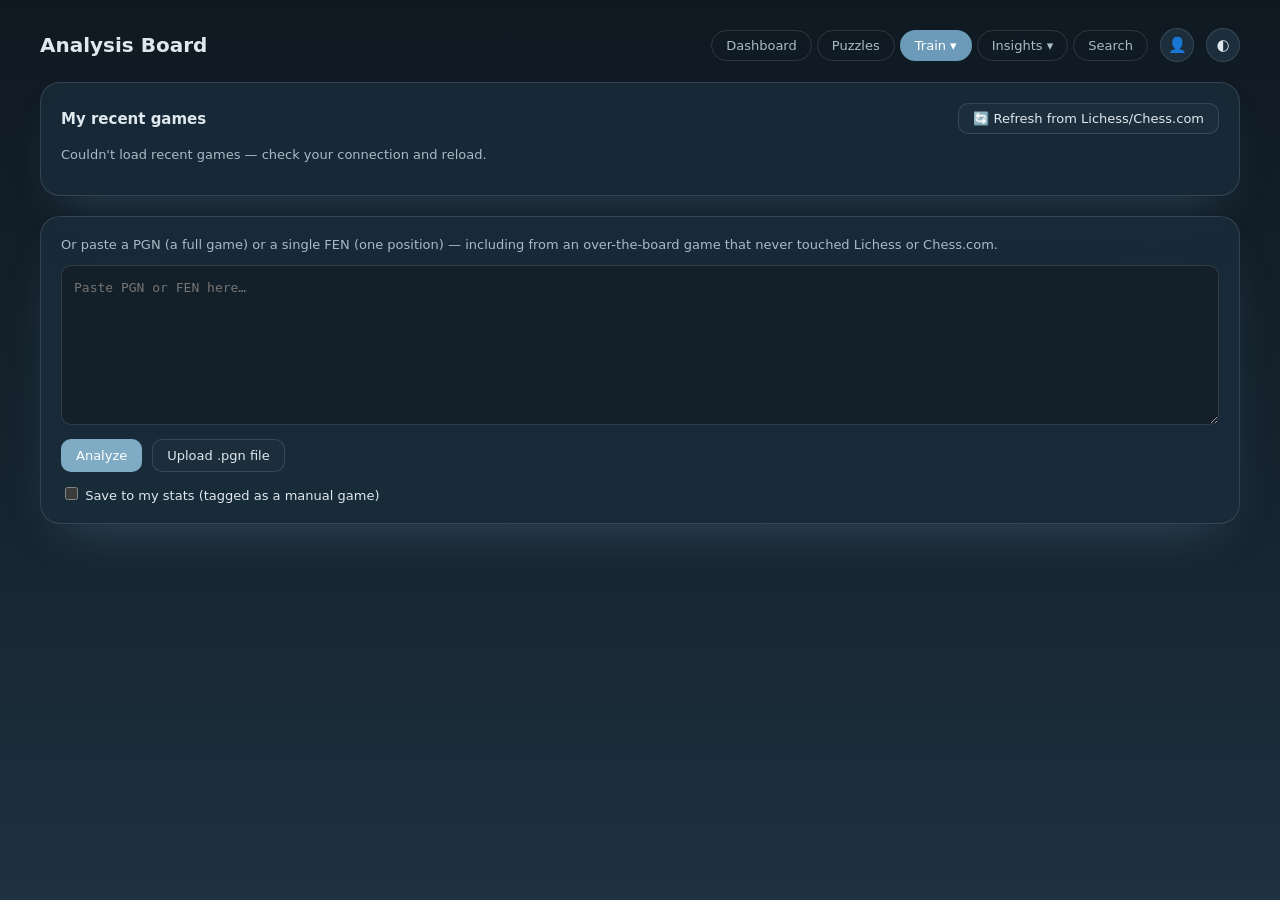
==== commit c85851f6: "Fetch own games from Analyze board; fix runaway move-list scroll Add a "My recent games" panel to an" ====
--- a/app/static/analyze.html
+++ b/app/static/analyze.html
@@ -178,11 +178,19 @@
   #eval-chart { width: 100%; height: 200px; display: block; }
   .chart-caption { font-size: 12px; color: var(--text-muted); margin-top: 6px; }
 
-  .table-scroll { overflow-x: auto; width: 100%; max-width: 100%; }
+  /* Bounded + internally scrollable — a long game's move list used to have
+     no height limit at all, so it just kept growing the whole page taller.
+     Stepping through moves calls scrollIntoView() on the active row, which
+     scrolled the entire PAGE (there was nothing else to scroll) far past
+     the board instead of just nudging this list. max-height keeps it the
+     board's own footprint; the sticky header stays put while it scrolls. */
+  .table-scroll { overflow-x: auto; overflow-y: auto; width: 100%; max-width: 100%; max-height: 680px; }
   table.moves-table { width: 100%; min-width: 420px; border-collapse: collapse; font-size: 13px; }
   table.moves-table th {
+    position: sticky; top: 0;
     text-align: left; font-size: 11px; text-transform: uppercase; color: var(--text-muted);
-    font-weight: 600; padding: 0 10px 8px; border-bottom: 1px solid var(--gridline);
+    font-weight: 600; padding: 8px 10px; border-bottom: 1px solid var(--gridline);
+    background: var(--surface-1);
   }
   table.moves-table td { padding: 6px 10px; border-bottom: 1px solid var(--gridline); font-variant-numeric: tabular-nums; }
   table.moves-table tr.move-row { cursor: pointer; }
@@ -194,6 +202,34 @@
   .tier-pill.inaccuracy { background: var(--status-warning); color: #3a2a00; }
   .tier-pill.mistake { background: #ec835a; color: #3a1400; }
   .tier-pill.blunder { background: var(--status-critical); color: var(--status-critical-text); }
+
+  /* My recent games — fetch/open a synced game instead of pasting a PGN. */
+  .games-panel-header { display: flex; align-items: center; justify-content: space-between; flex-wrap: wrap; gap: 10px; margin-bottom: 10px; }
+  .games-panel-header h2 { font-size: 15px; margin: 0; }
+  #games-refresh-btn {
+    font: inherit; font-size: 13px; padding: 7px 14px; border-radius: 10px; border: 1px solid var(--border);
+    background: var(--surface-1); color: var(--text-primary); cursor: pointer;
+  }
+  #games-refresh-btn:disabled { opacity: 0.55; cursor: default; }
+  .recent-games-list { display: flex; flex-direction: column; gap: 8px; }
+  .recent-game-item {
+    display: flex; align-items: center; justify-content: space-between; gap: 10px; flex-wrap: wrap;
+    padding: 10px 12px; border-radius: 10px; border: 1px solid var(--border);
+    background: var(--page-plane); text-decoration: none; color: var(--text-primary); font-size: 13px;
+  }
+  .recent-game-item:hover { background: var(--accent-soft); }
+  .recent-game-item .badge {
+    display: inline-flex; align-items: center; gap: 5px; font-size: 11px; font-weight: 600;
+    padding: 3px 8px; border-radius: 100px; color: #fff; flex-shrink: 0;
+  }
+  .recent-game-item .badge.lichess { background: var(--series-1); }
+  .recent-game-item .badge.chesscom { background: var(--series-2); }
+  .recent-game-item .result-tag { font-weight: 700; flex-shrink: 0; }
+  .recent-game-item .result-tag.win { color: var(--status-good); }
+  .recent-game-item .result-tag.loss { color: var(--status-critical); }
+  .recent-game-item .result-tag.draw { color: var(--text-muted); }
+  .recent-game-item .opponent { flex: 1; min-width: 120px; }
+  .recent-game-item .meta { color: var(--text-muted); font-size: 12px; }
 
   /* Board + vertical eval bar + move list, Chess.com-analysis-style ------
      Board column widened from a 460px cap to 680px (Chess.com-sized on a
@@ -318,7 +354,16 @@
   </header>
 
   <section class="card">
-    <p class="loading-text" style="margin-top:0;">Paste a PGN (a full game) or a single FEN (one position) — including from an over-the-board game that never touched Lichess or Chess.com.</p>
+    <div class="games-panel-header">
+      <h2>My recent games</h2>
+      <button type="button" id="games-refresh-btn">🔄 Refresh from Lichess/Chess.com</button>
+    </div>
+    <p class="loading-text" id="games-status"><span class="spinner"></span>Loading…</p>
+    <div class="recent-games-list" id="recent-games-list"></div>
+  </section>
+
+  <section class="card">
+    <p class="loading-text" style="margin-top:0;">Or paste a PGN (a full game) or a single FEN (one position) — including from an over-the-board game that never touched Lichess or Chess.com.</p>
     <textarea id="pgn-input" placeholder="Paste PGN or FEN here…"></textarea>
     <div class="input-row">
       <button id="analyze-btn">Analyze</button>
@@ -401,6 +446,103 @@
   const XLINK_NS = "http://www.w3.org/1999/xlink";
   const CAP = 1000;
 
+  // --- My recent games: open an already-synced game instead of pasting a
+  // PGN. Reuses /api/search (limit + sort gives "N most recent analyzed
+  // games" for free) and the same /api/refresh + /api/refresh/status
+  // background-fetch pattern the Dashboard's Settings panel already uses —
+  // usernames themselves are configured there, not duplicated here.
+
+  async function loadRecentGames() {
+    const status = document.getElementById("games-status");
+    const list = document.getElementById("recent-games-list");
+    try {
+      const res = await fetch("/api/search?limit=8&sort_by=date&sort_dir=desc");
+      if (!res.ok) throw new Error(`Request failed (${res.status})`);
+      const data = await res.json();
+      const games = data.games || [];
+      if (!games.length) {
+        status.classList.remove("hidden");
+        status.innerHTML = "No analyzed games yet — refresh above (after linking an account in Dashboard → Settings), or paste a PGN below.";
+        list.innerHTML = "";
+        return;
+      }
+      status.classList.add("hidden");
+      list.innerHTML = games.map(g => {
+        const date = new Date(g.date).toLocaleDateString(undefined, { year: "numeric", month: "short", day: "numeric" });
+        const sourceLabel = g.source === "lichess" ? "Lichess" : g.source === "chesscom" ? "Chess.com" : g.source;
+        const sourceClass = g.source === "lichess" || g.source === "chesscom" ? g.source : "";
+        const resultLabel = g.result === "win" ? "Won" : g.result === "loss" ? "Lost" : "Draw";
+        const blunderNote = g.blunder_count ? ` · ${g.blunder_count} blunder${g.blunder_count === 1 ? "" : "s"}` : "";
+        return `
+          <a class="recent-game-item" href="/game?id=${g.id}">
+            <span class="badge ${sourceClass}">${escapeHtml(sourceLabel)}</span>
+            <span class="result-tag ${g.result}">${resultLabel}</span>
+            <span class="opponent">vs ${escapeHtml(g.opponent || "?")}</span>
+            <span class="meta">${escapeHtml(g.time_control || "")} · ${date}${blunderNote}</span>
+          </a>
+        `;
+      }).join("");
+    } catch (err) {
+      status.classList.remove("hidden");
+      status.textContent = "Couldn't load recent games — check your connection and reload.";
+    }
+  }
+
+  async function pollGamesRefreshStatus() {
+    const status = document.getElementById("games-status");
+    const res = await fetch("/api/refresh/status");
+    const data = await res.json();
+    if (data.running) {
+      status.classList.remove("hidden");
+      status.innerHTML = `<span class="spinner"></span>Refreshing from Lichess/Chess.com — this can take a few minutes…`;
+      setTimeout(pollGamesRefreshStatus, 3000);
+      return;
+    }
+    document.getElementById("games-refresh-btn").disabled = false;
+    if (data.error) {
+      status.classList.remove("hidden");
+      status.textContent = `Refresh failed: ${data.error}`;
+      return;
+    }
+    if (data.finished_at) {
+      const inserted = data.result ? data.result.inserted : 0;
+      status.classList.remove("hidden");
+      status.textContent = inserted ? `Done — ${inserted} new game${inserted === 1 ? "" : "s"}.` : "Done — no new games.";
+    }
+    loadRecentGames();
+  }
+
+  document.getElementById("games-refresh-btn").addEventListener("click", async () => {
+    const btn = document.getElementById("games-refresh-btn");
+    const status = document.getElementById("games-status");
+    btn.disabled = true;
+    status.classList.remove("hidden");
+    status.innerHTML = `<span class="spinner"></span>Starting refresh…`;
+    const res = await fetch("/api/refresh", {
+      method: "POST", headers: { "Content-Type": "application/json" }, body: "{}",
+    });
+    if (!res.ok) {
+      const body = await res.json().catch(() => ({}));
+      btn.disabled = false;
+      status.textContent = body.detail || "Couldn't start refresh.";
+      return;
+    }
+    pollGamesRefreshStatus();
+  });
+
+  // Pick up an already-running refresh (e.g. started from the Dashboard)
+  // instead of leaving this page's status stuck blank.
+  (async () => {
+    const res = await fetch("/api/refresh/status");
+    const data = await res.json();
+    if (data.running) {
+      document.getElementById("games-refresh-btn").disabled = true;
+      pollGamesRefreshStatus();
+    }
+  })();
+
+  loadRecentGames();
+
   document.getElementById("file-input").addEventListener("change", async (e) => {
     const file = e.target.files[0];
     if (!file) return;
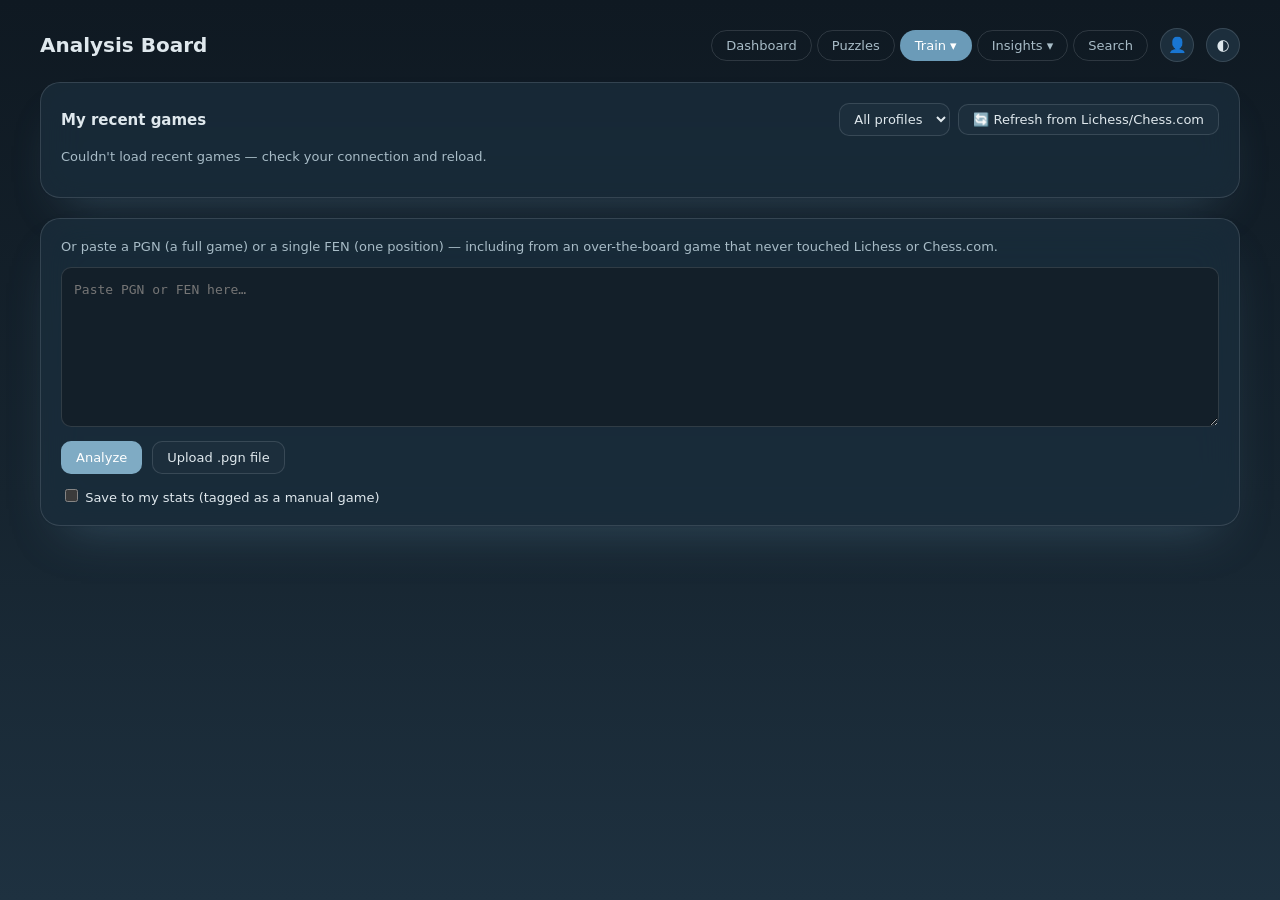
==== commit cb1ce788: "Make the Analyze board profile-aware "My recent games" queried /api/search with no profile_id, so it" ====
--- a/app/static/analyze.html
+++ b/app/static/analyze.html
@@ -206,6 +206,11 @@
   /* My recent games — fetch/open a synced game instead of pasting a PGN. */
   .games-panel-header { display: flex; align-items: center; justify-content: space-between; flex-wrap: wrap; gap: 10px; margin-bottom: 10px; }
   .games-panel-header h2 { font-size: 15px; margin: 0; }
+  .games-panel-actions { display: flex; align-items: center; gap: 8px; flex-wrap: wrap; }
+  .profile-select {
+    font: inherit; font-size: 13px; padding: 7px 10px; border-radius: 10px;
+    border: 1px solid var(--border); background: var(--surface-1); color: var(--text-primary); cursor: pointer;
+  }
   #games-refresh-btn {
     font: inherit; font-size: 13px; padding: 7px 14px; border-radius: 10px; border: 1px solid var(--border);
     background: var(--surface-1); color: var(--text-primary); cursor: pointer;
@@ -356,7 +361,10 @@
   <section class="card">
     <div class="games-panel-header">
       <h2>My recent games</h2>
-      <button type="button" id="games-refresh-btn">🔄 Refresh from Lichess/Chess.com</button>
+      <div class="games-panel-actions">
+        <select class="profile-select" id="profile-select" title="Profile"><option value="">All profiles</option></select>
+        <button type="button" id="games-refresh-btn">🔄 Refresh from Lichess/Chess.com</button>
+      </div>
     </div>
     <p class="loading-text" id="games-status"><span class="spinner"></span>Loading…</p>
     <div class="recent-games-list" id="recent-games-list"></div>
@@ -452,11 +460,46 @@
   // background-fetch pattern the Dashboard's Settings panel already uses —
   // usernames themselves are configured there, not duplicated here.
 
+  // Same localStorage key as the Dashboard's own switcher (index.html),
+  // so picking a profile there carries over here too — one page reported
+  // showing a second, less-active profile's recent games mixed in (or not
+  // at all) because this page had no profile filter, always querying
+  // "the 8 most recent games across every profile."
+  let currentProfileId = localStorage.getItem("profileId") || "";
+  let allProfiles = [];
+
+  async function loadProfileOptions() {
+    const select = document.getElementById("profile-select");
+    try {
+      allProfiles = await fetch("/api/profiles").then(r => r.json());
+      select.innerHTML = `<option value="">All profiles</option>` +
+        allProfiles.map(p => `<option value="${p.id}">${escapeHtml(p.name)} (${p.game_count})</option>`).join("");
+      if (currentProfileId && allProfiles.some(p => String(p.id) === currentProfileId)) {
+        select.value = currentProfileId;
+      } else {
+        currentProfileId = "";
+        localStorage.removeItem("profileId");
+      }
+    } catch {
+      // Profiles are a nice-to-have filter, not load-bearing — a failed
+      // fetch here shouldn't block the rest of the page from loading.
+    }
+  }
+
+  document.getElementById("profile-select").addEventListener("change", () => {
+    currentProfileId = document.getElementById("profile-select").value;
+    if (currentProfileId) localStorage.setItem("profileId", currentProfileId);
+    else localStorage.removeItem("profileId");
+    loadRecentGames();
+  });
+
   async function loadRecentGames() {
     const status = document.getElementById("games-status");
     const list = document.getElementById("recent-games-list");
     try {
-      const res = await fetch("/api/search?limit=8&sort_by=date&sort_dir=desc");
+      const params = new URLSearchParams({ limit: "8", sort_by: "date", sort_dir: "desc" });
+      if (currentProfileId) params.set("profile_id", currentProfileId);
+      const res = await fetch(`/api/search?${params}`);
       if (!res.ok) throw new Error(`Request failed (${res.status})`);
       const data = await res.json();
       const games = data.games || [];
@@ -541,7 +584,7 @@
     }
   })();
 
-  loadRecentGames();
+  loadProfileOptions().then(loadRecentGames);
 
   document.getElementById("file-input").addEventListener("change", async (e) => {
     const file = e.target.files[0];
@@ -773,6 +816,10 @@
       body.player_color = document.getElementById("save-color").value;
       const opponent = document.getElementById("save-opponent").value.trim();
       if (opponent) body.opponent = opponent;
+      // Tag it under whichever profile this page's own switcher has
+      // selected, so it shows up under the right person instead of
+      // whichever profile happens to have been created first.
+      if (currentProfileId) body.profile_id = Number(currentProfileId);
     }
 
     const res = await fetch("/api/analyze/pgn", {
@@ -826,8 +873,22 @@
     document.querySelectorAll(".move-row").forEach(r => r.classList.remove("highlighted"));
     if (currentPly > 0) {
       const row = document.querySelector(`.move-row[data-ply="${currentPly}"]`);
-      if (row) { row.classList.add("highlighted"); row.scrollIntoView({ behavior: "smooth", block: "nearest" }); }
-    }
+      if (row) { row.classList.add("highlighted"); scrollRowIntoContainer(row); }
+    }
+  }
+
+  // Scrolls only the move list's own .table-scroll container — never the
+  // page. scrollIntoView() walks every scrollable ancestor including the
+  // window, which is exactly what dragged the whole page down on every
+  // move-advance despite .table-scroll's bounded height (see the CSS
+  // comment above .table-scroll).
+  function scrollRowIntoContainer(row) {
+    const container = row.closest(".table-scroll");
+    if (!container) return;
+    const rowRect = row.getBoundingClientRect();
+    const containerRect = container.getBoundingClientRect();
+    const delta = (rowRect.top + rowRect.height / 2) - (containerRect.top + containerRect.height / 2);
+    container.scrollTo({ top: container.scrollTop + delta, behavior: "smooth" });
   }
 
   function setUpBoardNav() {
